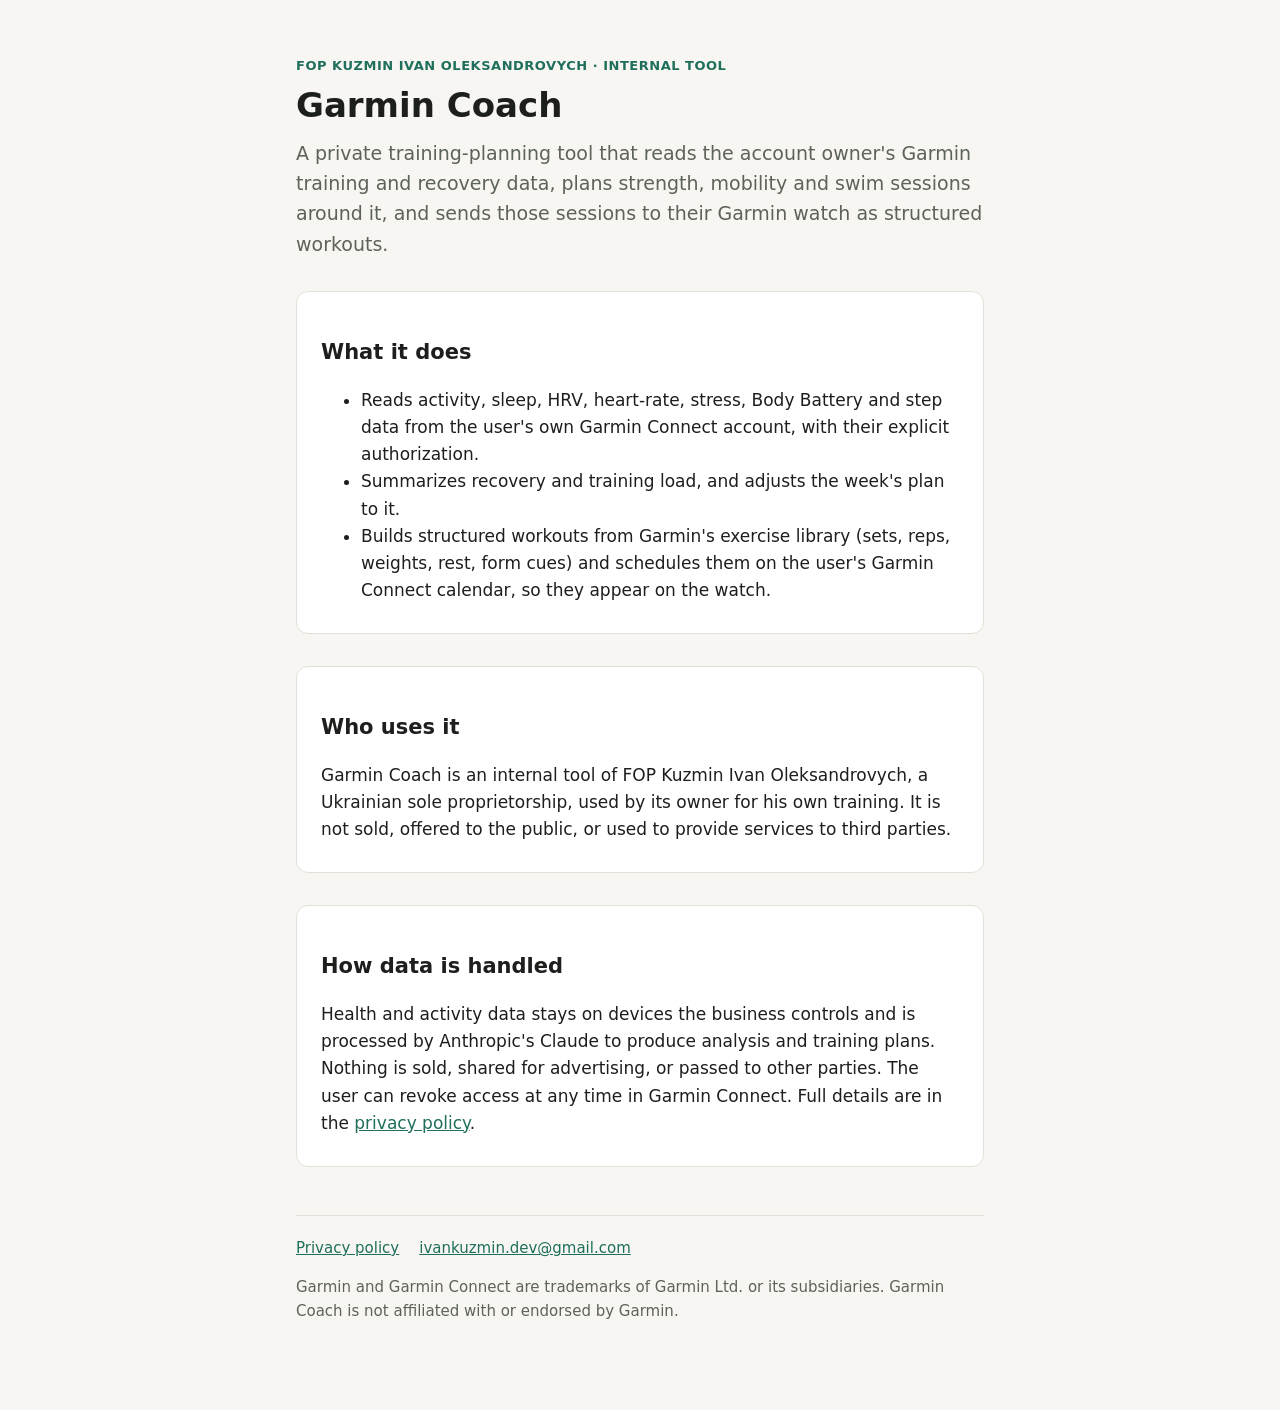
==== index.html @ a49ad816 "Add Garmin Coach product page and privacy policy - Add product page (index.html), privacy policy (pr" ====
<!doctype html>
<html lang="en">
<head>
  <meta charset="utf-8">
  <meta name="viewport" content="width=device-width, initial-scale=1">
  <title>Garmin Coach</title>
  <meta name="description" content="Internal training-planning tool by FOP Kuzmin Ivan Oleksandrovych that turns the account owner's Garmin data into structured workouts.">
  <link rel="stylesheet" href="style.css">
</head>
<body>
<main>
  <header>
    <p class="kicker">FOP Kuzmin Ivan Oleksandrovych · internal tool</p>
    <h1>Garmin Coach</h1>
    <p class="lede">A private training-planning tool that reads the account owner's Garmin
      training and recovery data, plans strength, mobility and swim sessions around it, and
      sends those sessions to their Garmin watch as structured workouts.</p>
  </header>

  <section class="card">
    <h2>What it does</h2>
    <ul>
      <li>Reads activity, sleep, HRV, heart-rate, stress, Body Battery and step data from the
        user's own Garmin Connect account, with their explicit authorization.</li>
      <li>Summarizes recovery and training load, and adjusts the week's plan to it.</li>
      <li>Builds structured workouts from Garmin's exercise library (sets, reps, weights, rest,
        form cues) and schedules them on the user's Garmin Connect calendar, so they appear on
        the watch.</li>
    </ul>
  </section>

  <section class="card">
    <h2>Who uses it</h2>
    <p>Garmin Coach is an internal tool of FOP Kuzmin Ivan Oleksandrovych, a Ukrainian sole
      proprietorship, used by its owner for his own training. It is not sold, offered to the
      public, or used to provide services to third parties.</p>
  </section>

  <section class="card">
    <h2>How data is handled</h2>
    <p>Health and activity data stays on devices the business controls and is processed by
      Anthropic's Claude to produce analysis and training plans. Nothing is sold, shared for
      advertising, or passed to other parties. The user can revoke access at any time in Garmin
      Connect. Full details are in the <a href="privacy.html">privacy policy</a>.</p>
  </section>

  <nav>
    <a href="privacy.html">Privacy policy</a>
    <a href="mailto:ivankuzmin.dev@gmail.com">ivankuzmin.dev@gmail.com</a>
  </nav>
  <p class="muted">Garmin and Garmin Connect are trademarks of Garmin Ltd. or its subsidiaries.
    Garmin Coach is not affiliated with or endorsed by Garmin.</p>
</main>
</body>
</html>
---- style.css ----
:root {
  --bg: #f7f6f2;
  --surface: #ffffff;
  --text: #1d1f1c;
  --muted: #5d625a;
  --accent: #1f6f5c;
  --border: #e2e0d8;
}

@media (prefers-color-scheme: dark) {
  :root {
    --bg: #141614;
    --surface: #1c1f1c;
    --text: #e8e9e4;
    --muted: #a3a89f;
    --accent: #5cc3a6;
    --border: #2c302b;
  }
}

* { box-sizing: border-box; }

body {
  margin: 0;
  background: var(--bg);
  color: var(--text);
  font: 17px/1.6 system-ui, -apple-system, "Segoe UI", Roboto, sans-serif;
}

main {
  max-width: 720px;
  margin: 0 auto;
  padding: 56px 16px 72px;
}

header p.kicker {
  margin: 0 0 8px;
  color: var(--accent);
  font-weight: 600;
  letter-spacing: 0.04em;
  text-transform: uppercase;
  font-size: 13px;
}

h1 { font-size: 34px; line-height: 1.2; margin: 0 0 12px; }
h2 { font-size: 21px; margin: 40px 0 8px; }
p, li { color: var(--text); }
.lede { color: var(--muted); font-size: 19px; margin: 0; }
.muted { color: var(--muted); font-size: 15px; }

section.card {
  background: var(--surface);
  border: 1px solid var(--border);
  border-radius: 12px;
  padding: 4px 24px 12px;
  margin-top: 32px;
}

a { color: var(--accent); }

nav {
  display: flex;
  gap: 20px;
  margin-top: 48px;
  padding-top: 20px;
  border-top: 1px solid var(--border);
  font-size: 15px;
}

table { width: 100%; border-collapse: collapse; font-size: 15px; }
th, td { text-align: left; padding: 8px 8px 8px 0; border-bottom: 1px solid var(--border); vertical-align: top; }
th { color: var(--muted); font-weight: 600; }
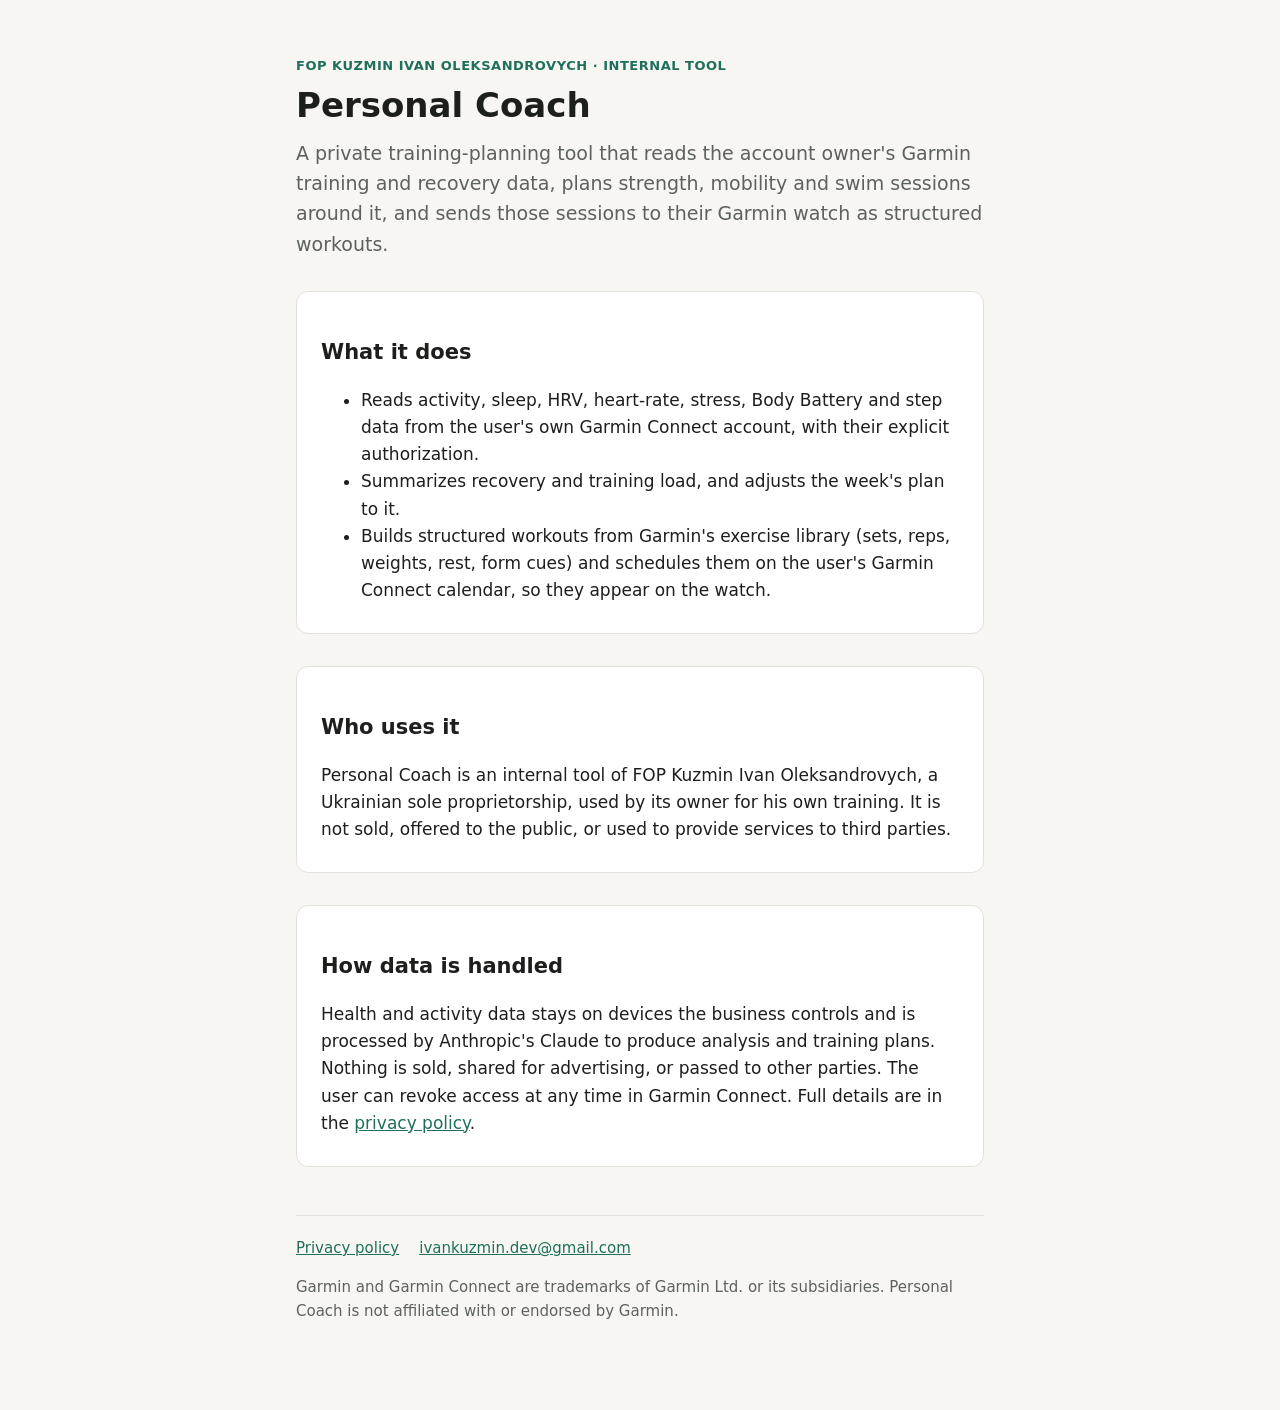
==== commit 37de7dce: "Rename the app to Personal Coach - Stop using Garmin's word mark as the product name; Garmin's licen" ====
--- a/index.html
+++ b/index.html
@@ -3,7 +3,7 @@
 <head>
   <meta charset="utf-8">
   <meta name="viewport" content="width=device-width, initial-scale=1">
-  <title>Garmin Coach</title>
+  <title>Personal Coach</title>
   <meta name="description" content="Internal training-planning tool by FOP Kuzmin Ivan Oleksandrovych that turns the account owner's Garmin data into structured workouts.">
   <link rel="stylesheet" href="style.css">
 </head>
@@ -11,7 +11,7 @@
 <main>
   <header>
     <p class="kicker">FOP Kuzmin Ivan Oleksandrovych · internal tool</p>
-    <h1>Garmin Coach</h1>
+    <h1>Personal Coach</h1>
     <p class="lede">A private training-planning tool that reads the account owner's Garmin
       training and recovery data, plans strength, mobility and swim sessions around it, and
       sends those sessions to their Garmin watch as structured workouts.</p>
@@ -31,7 +31,7 @@
 
   <section class="card">
     <h2>Who uses it</h2>
-    <p>Garmin Coach is an internal tool of FOP Kuzmin Ivan Oleksandrovych, a Ukrainian sole
+    <p>Personal Coach is an internal tool of FOP Kuzmin Ivan Oleksandrovych, a Ukrainian sole
       proprietorship, used by its owner for his own training. It is not sold, offered to the
       public, or used to provide services to third parties.</p>
   </section>
@@ -49,7 +49,7 @@
     <a href="mailto:ivankuzmin.dev@gmail.com">ivankuzmin.dev@gmail.com</a>
   </nav>
   <p class="muted">Garmin and Garmin Connect are trademarks of Garmin Ltd. or its subsidiaries.
-    Garmin Coach is not affiliated with or endorsed by Garmin.</p>
+    Personal Coach is not affiliated with or endorsed by Garmin.</p>
 </main>
 </body>
 </html>
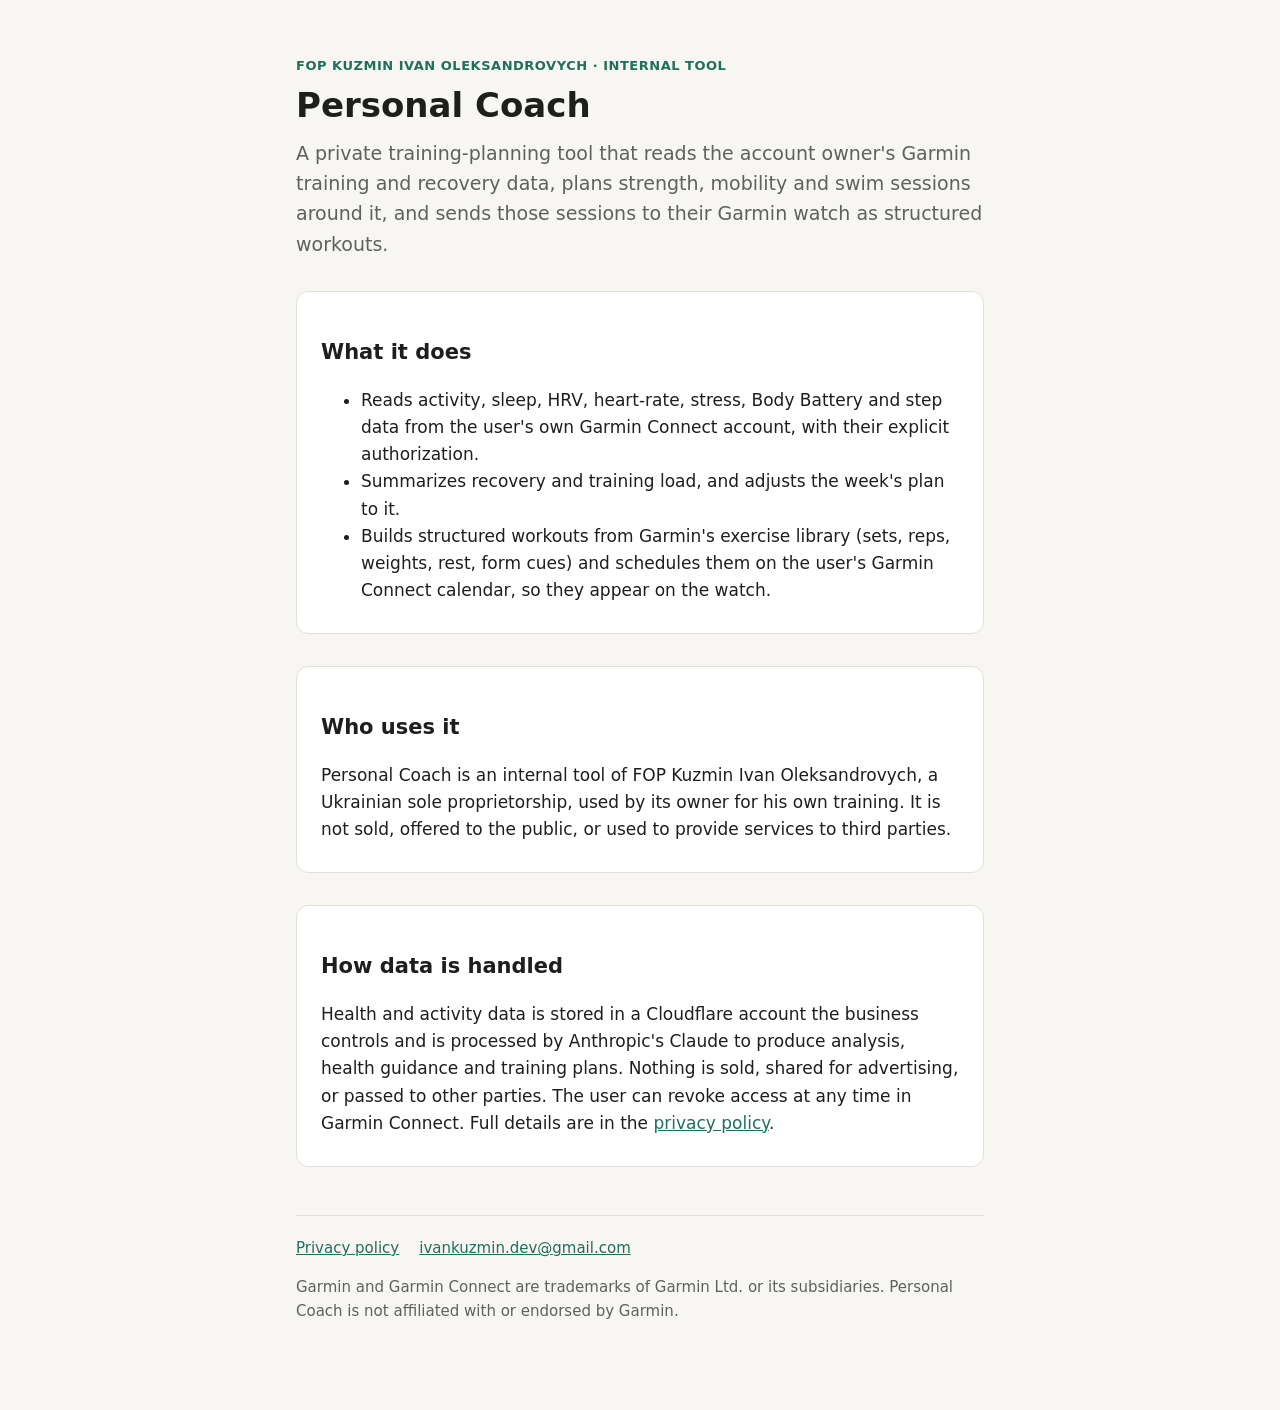
==== commit 75cde336: "Update privacy policy for health guidance and Cloudflare storage - privacy.html: list the health jou" ====
--- a/index.html
+++ b/index.html
@@ -38,10 +38,10 @@
 
   <section class="card">
     <h2>How data is handled</h2>
-    <p>Health and activity data stays on devices the business controls and is processed by
-      Anthropic's Claude to produce analysis and training plans. Nothing is sold, shared for
-      advertising, or passed to other parties. The user can revoke access at any time in Garmin
-      Connect. Full details are in the <a href="privacy.html">privacy policy</a>.</p>
+    <p>Health and activity data is stored in a Cloudflare account the business controls and is
+      processed by Anthropic's Claude to produce analysis, health guidance and training plans.
+      Nothing is sold, shared for advertising, or passed to other parties. The user can revoke
+      access at any time in Garmin Connect. Full details are in the <a href="privacy.html">privacy policy</a>.</p>
   </section>
 
   <nav>
